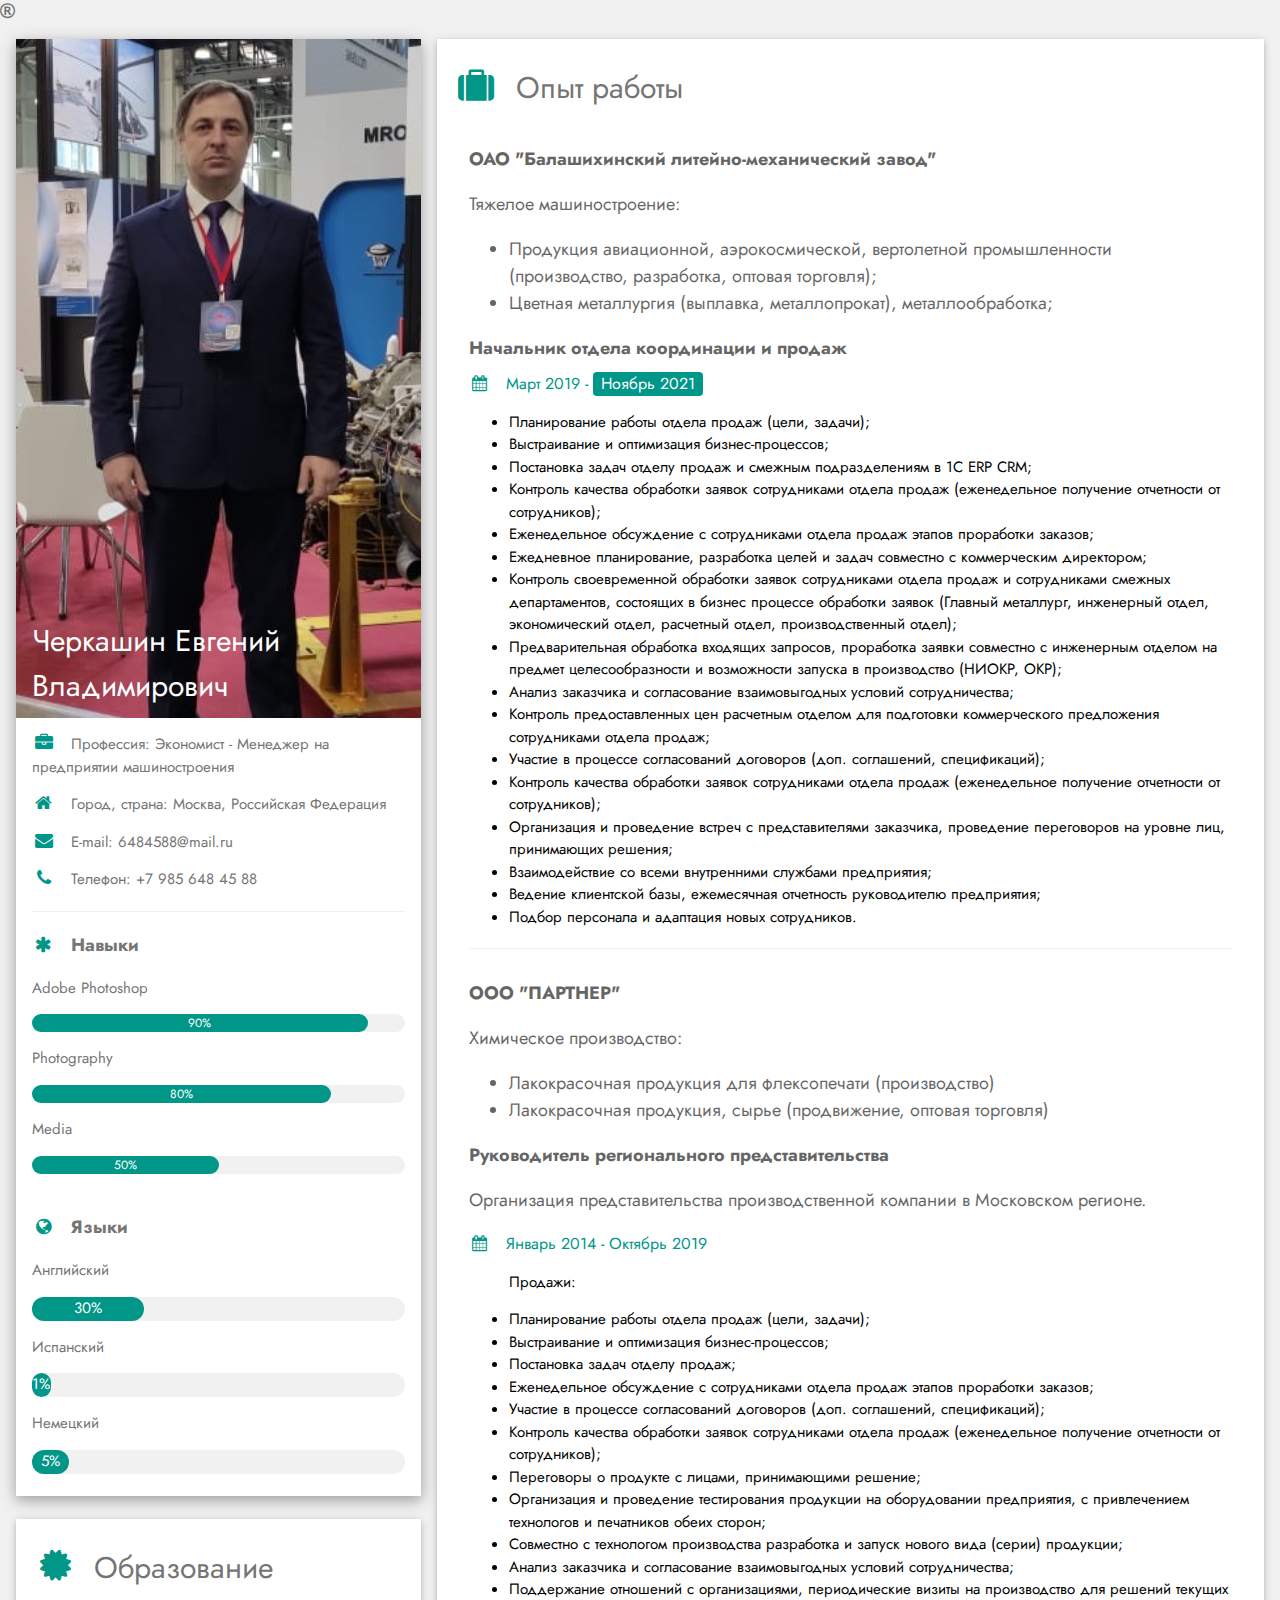
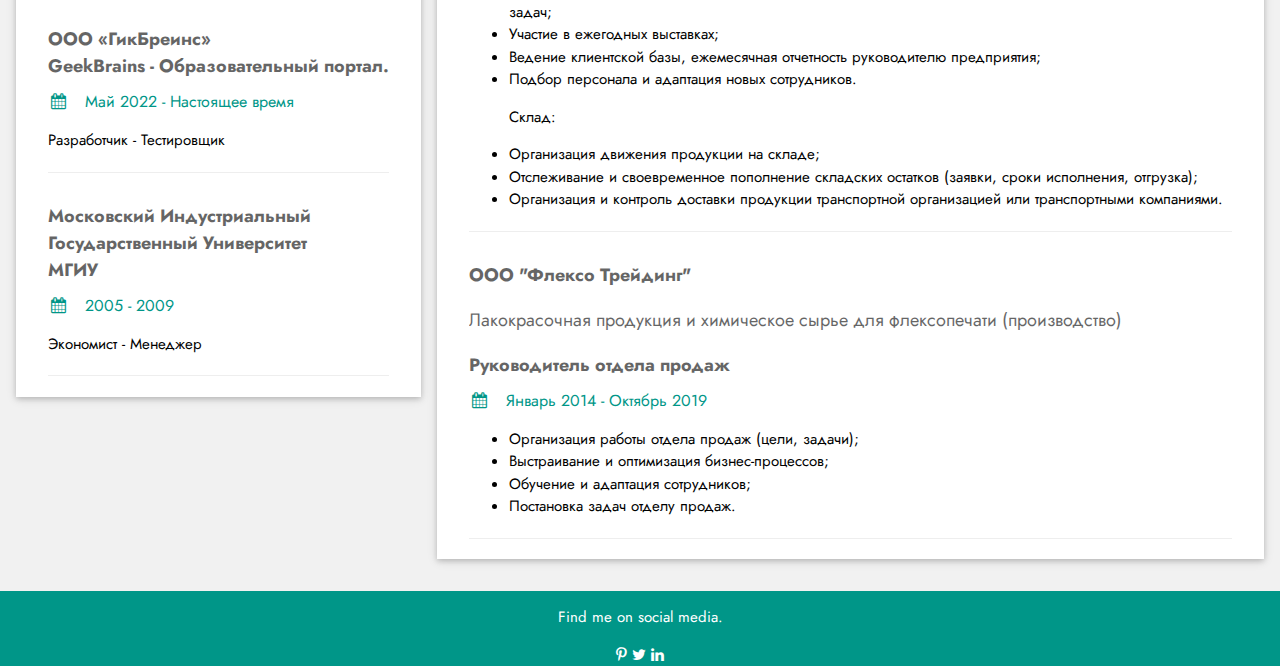
==== HW_web_less4/resume_Ch.html @ 98045a9a "Web_hw_lesson4_resume" ====
<!DOCTYPE html>
<html>

<head>
  <title>Мое резюме</title>
  <meta charset="UTF-8">
  <meta name="viewport" content="width=device-width, initial-scale=1">
  <link rel="stylesheet" href="https://www.w3schools.com/w3css/4/w3.css">
  <link rel="preconnect" href="https://fonts.googleapis.com">
  <link rel="preconnect" href="https://fonts.gstatic.com" crossorigin>
  <link href="https://fonts.googleapis.com/css2?family=Jost:wght@300&display=swap" rel="stylesheet">
  <link rel="stylesheet" href="https://cdnjs.cloudflare.com/ajax/libs/font-awesome/4.7.0/css/font-awesome.min.css">
  <style>
    html, body, h1, h2, h3, h4, h5, h6 {
      font-family: 'Jost', sans-serif;
    }
  </style>
</head>

<body class="w3-light-grey">
  <i class="fa fa-registered w3-text-grey" aria-hidden="true"></i>
  <!-- Page Container -->
  <div class="w3-content w3-margin-top" style="max-width:1400px;">

    <!-- The Grid -->
    <div class="w3-row-padding">

      <!-- Left Column -->
      <div class="w3-third">

        <div class="w3-white w3-text-grey w3-card-4">
          <div class="w3-display-container">
            <img src="My_photo/Ph1_2021.webp"
              style="width:100%" alt="Avatar">
          
            <div class="w3-display-bottomleft w3-container w3-text-white">
              <h2>Черкашин Евгений Владимирович</h2>
            </div>
          </div>
          <div class="w3-container">
            <p><i class="fa fa-briefcase fa-fw w3-margin-right w3-large w3-text-teal"></i>Профессия: Экономист - Менеджер на предприятии машиностроения</p>
            <p><i class="fa fa-home fa-fw w3-margin-right w3-large w3-text-teal"></i>Город, страна: Москва, Российская Федерация</p>
            <p><i class="fa fa-envelope fa-fw w3-margin-right w3-large w3-text-teal"></i>E-mail: 6484588@mail.ru</p>
            <p><i class="fa fa-phone fa-fw w3-margin-right w3-large w3-text-teal"></i>Телефон: +7 985 648 45 88</p>
            <hr>

            <p class="w3-large"><b><i class="fa fa-asterisk fa-fw w3-margin-right w3-text-teal"></i>Навыки</b></p>
            <p>Adobe Photoshop</p>
            <div class="w3-light-grey w3-round-xlarge w3-small">
              <div class="w3-container w3-center w3-round-xlarge w3-teal" style="width:90%">90%</div>
            </div>
            <p>Photography</p>
            <div class="w3-light-grey w3-round-xlarge w3-small">
              <div class="w3-container w3-center w3-round-xlarge w3-teal" style="width:80%">
                <div class="w3-center w3-text-white">80%</div>
              </div>
            </div>
            <p>Media</p>
            <div class="w3-light-grey w3-round-xlarge w3-small">
              <div class="w3-container w3-center w3-round-xlarge w3-teal" style="width:50%">50%</div>
            </div>
            <br>

            <p class="w3-large w3-text-theme"><b><i class="fa fa-globe fa-fw w3-margin-right w3-text-teal"></i>Языки</b>
            </p>
            <p>Английский</p>
            <div class="w3-light-grey w3-round-xlarge">
              <div class="w3-center w3-round-xlarge w3-teal" style="height:24px;width:30%">30%</div>
            </div>
            <p>Испанский</p>
            <div class="w3-light-grey w3-round-xlarge">
              <div class="w3-center w3-round-xlarge w3-teal" style="height:24px;width:5%">1%</div>
            </div>
            <p>Немецкий</p>
            <div class="w3-light-grey w3-round-xlarge">
              <div class="w3-center w3-round-xlarge w3-teal" style="height:24px;width:10%">5%</div>
            </div>
            <br>
          </div>
        </div><br>
        <div class="w3-container w3-card w3-white">
          <h2 class="w3-text-grey w3-padding-16"><i
              class="fa fa-certificate fa-fw w3-margin-right w3-xxlarge w3-text-teal"></i>Образование</h2>
          <div class="w3-container">
            <h5 class="w3-opacity"><b>ООО «ГикБреинс»</b><br><b>GeekBrains - Образовательный портал.</b></h5>
            <h6 class="w3-text-teal"><i class="fa fa-calendar fa-fw w3-margin-right"></i>Май 2022 - Настоящее время</h6>
            <p>Разработчик - Тестировщик</p>
            <hr>
          </div>
          <div class="w3-container">
            <h5 class="w3-opacity"><b>Московский Индустриальный Государственный Университет</b><br><b>МГИУ</b></h5>
            <h6 class="w3-text-teal"><i class="fa fa-calendar fa-fw w3-margin-right"></i>2005 - 2009</h6>
            <p>Экономист - Менеджер</p>
            <hr>
          </div>
        </div>
        <!-- End Left Column -->
      </div>

      <!-- Right Column -->
      <div class="w3-twothird">

        <div class="w3-container w3-card w3-white w3-margin-bottom">
          <h2 class="w3-text-grey w3-padding-16"><i
              class="fa fa-suitcase fa-fw w3-margin-right w3-xxlarge w3-text-teal"></i>Опыт работы</h2>
          <div class="w3-container">
            <h5 class="w3-opacity"><b>ОАО "Балашихинский литейно-механический завод"</b><br>
              <p>Тяжелое машиностроение:
                <ul class="list1">
                  <li>Продукция авиационной, аэрокосмической, вертолетной промышленности (производство, разработка, оптовая торговля);</li>
                  <li>Цветная металлургия (выплавка, металлопрокат), металлообработка;</li>
                </ul>
              </p>
              <b>Начальник отдела координации и продаж </b>
            </h5>
            <h6 class="w3-text-teal"><i class="fa fa-calendar fa-fw w3-margin-right"></i>Март 2019 - <span
                class="w3-tag w3-teal w3-round">Ноябрь 2021</span></h6>
            <p>
              <ul class="list1">
                <li>Планирование работы отдела продаж (цели, задачи);</li>
                <li>Выстраивание и оптимизация бизнес-процессов;</li>
                <li>Постановка задач отделу продаж и смежным подразделениям в 1C ERP CRM;</li>
                <li>Контроль качества обработки заявок сотрудниками отдела продаж (еженедельное получение отчетности от сотрудников);</li>
                <li>Еженедельное обсуждение с сотрудниками отдела продаж этапов проработки заказов;</li>
                <li>Ежедневное планирование, разработка целей и задач совместно с коммерческим директором;</li>
                <li>Контроль своевременной обработки заявок сотрудниками отдела продаж и сотрудниками смежных департаментов, состоящих в бизнес процессе обработки заявок (Главный металлург, инженерный отдел, экономический отдел, расчетный отдел, производственный отдел);</li>
                <li>Предварительная обработка входящих запросов, проработка заявки совместно с инженерным отделом на предмет целесообразности и возможности запуска в производство (НИОКР, ОКР);</li>
                <li>Анализ заказчика и согласование взаимовыгодных условий сотрудничества;</li>
                <li>Контроль предоставленных цен расчетным отделом для подготовки коммерческого предложения сотрудниками отдела продаж;</li>
                <li>Участие в процессе согласований договоров (доп. соглашений, спецификаций);</li>
                <li>Контроль качества обработки заявок сотрудниками отдела продаж (еженедельное получение отчетности от сотрудников);</li>
                <li>Организация и проведение встреч с представителями заказчика, проведение переговоров на уровне лиц, принимающих решения;</li>
                <li>Взаимодействие со всеми внутренними службами предприятия;</li>
                <li>Ведение клиентской базы, ежемесячная отчетность руководителю предприятия;</li>
                <li>Подбор персонала и адаптация новых сотрудников.</li>
              </ul>
            </p>
            <hr>
          </div>
          <div class="w3-container">
            <h5 class="w3-opacity"><b>ООО "ПАРТНЕР"</b><br>
              <p>Химическое производство:
                <ul class="list1">
                  <li>Лакокрасочная продукция для флексопечати (производство)</li>
                  <li>Лакокрасочная продукция, сырье (продвижение, оптовая торговля)</li>
                </ul>
              </p>              
            <b>Руководитель регионального представительства</b><br>
            <p>Организация представительства производственной компании в Московском регионе. </p>      
          </h5>
            <h6 class="w3-text-teal"><i class="fa fa-calendar fa-fw w3-margin-right"></i>Январь 2014 - Октябрь 2019</h6>
            <p>
                <ul class="list1"><p>Продажи:</p>
                  <li>Планирование работы отдела продаж (цели, задачи);</li>
                  <li>Выстраивание и оптимизация бизнес-процессов;</li>
                  <li>Постановка задач отделу продаж;</li>
                  <li>Еженедельное обсуждение с сотрудниками отдела продаж этапов проработки заказов;</li>
                  <li>Участие в процессе согласований договоров (доп. соглашений, спецификаций);</li>
                  <li>Контроль качества обработки заявок сотрудниками отдела продаж (еженедельное получение отчетности от сотрудников);</li>
                  <li>Переговоры о продукте с лицами, принимающими решение;</li>
                  <li>Организация и проведение тестирования продукции на оборудовании предприятия, с привлечением технологов и печатников обеих сторон;</li>
                  <li>Совместно с технологом производства разработка и запуск нового вида (серии) продукции;</li>
                  <li>Анализ заказчика и согласование взаимовыгодных условий сотрудничества;</li>
                  <li>Поддержание отношений с организациями, периодические визиты на производство для решений текущих задач;</li>
                  <li>Участие в ежегодных выставках;</li>
                  <li>Ведение клиентской базы, ежемесячная отчетность руководителю предприятия;</li>
                  <li>Подбор персонала и адаптация новых сотрудников.</li>
                  <p>Склад:</p>
                  <li>Организация движения продукции на складе;</li>
                  <li>Отслеживание и своевременное пополнение складских остатков (заявки, сроки исполнения, отгрузка);</li>
                  <li>Организация и контроль доставки продукции транспортной организацией или транспортными компаниями.</li>
                </ul>
            </p>
            <hr>
          </div>
          <div class="w3-container">
            <h5 class="w3-opacity"><b>ООО "Флексо Трейдинг"</b><br>
              <p>Лакокрасочная продукция и химическое сырье для флексопечати (производство)</p>            
            <b>Руководитель отдела продаж</b><br>  
          </h5>
            <h6 class="w3-text-teal"><i class="fa fa-calendar fa-fw w3-margin-right"></i>Январь 2014 - Октябрь 2019</h6>
            <p>
                <ul class="list1">
                  <li>Организация работы отдела продаж (цели, задачи);</li>
                  <li>Выстраивание и оптимизация бизнес-процессов;</li>
                  <li>Обучение и адаптация сотрудников;</li>
                  <li>Постановка задач отделу продаж.</li>
                </ul>
            </p>
            <hr>
          </div>
        </div>  

      <!-- End Right Column -->
      </div>

      <!-- End Grid -->
    </div>

    <!-- End Page Container -->
  </div>

  <!-- Footer -->
  <footer class="w3-container w3-teal w3-center w3-margin-top">
    <p>Find me on social media.</p>
    <i class="fa fa-pinterest-p w3-hover-opacity"></i>
    <i class="fa fa-twitter w3-hover-opacity"></i>
    <i class="fa fa-linkedin w3-hover-opacity"></i>
    <!-- End footer -->
  </footer>

</body>

</html>
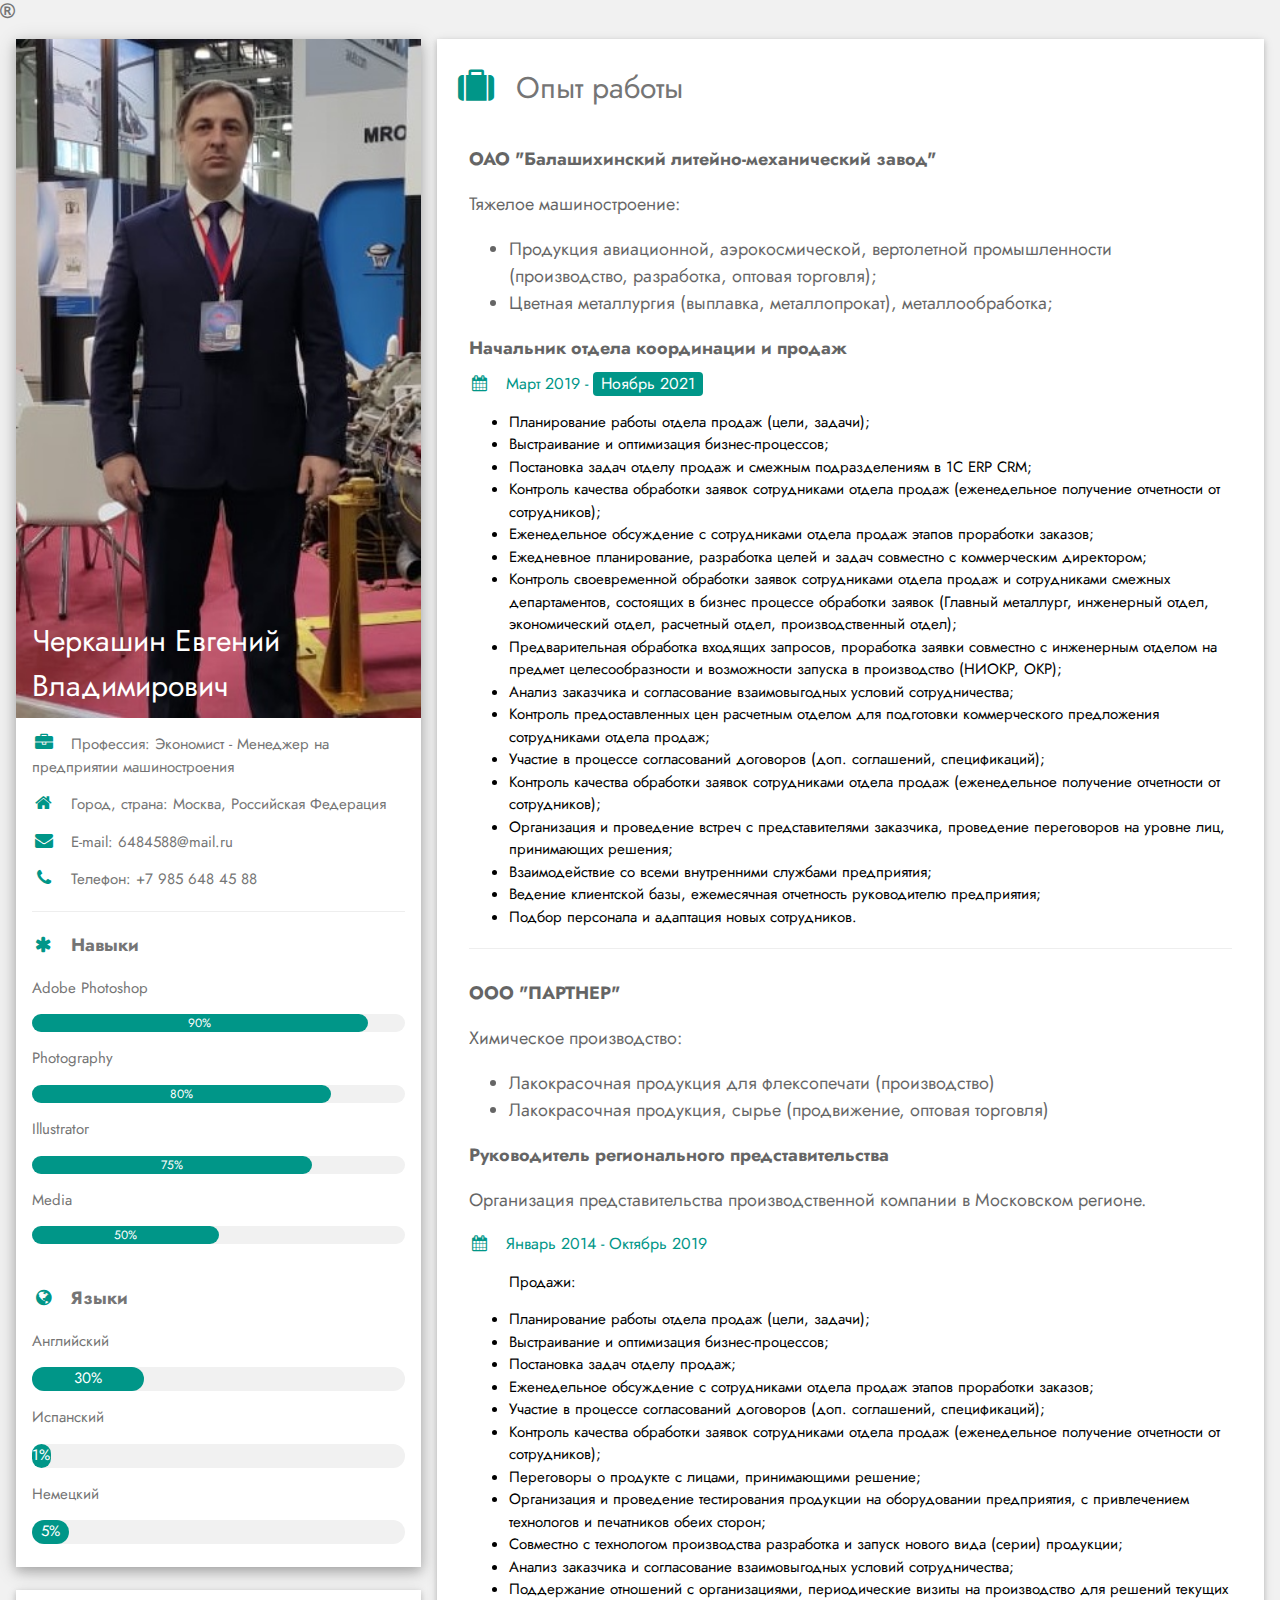
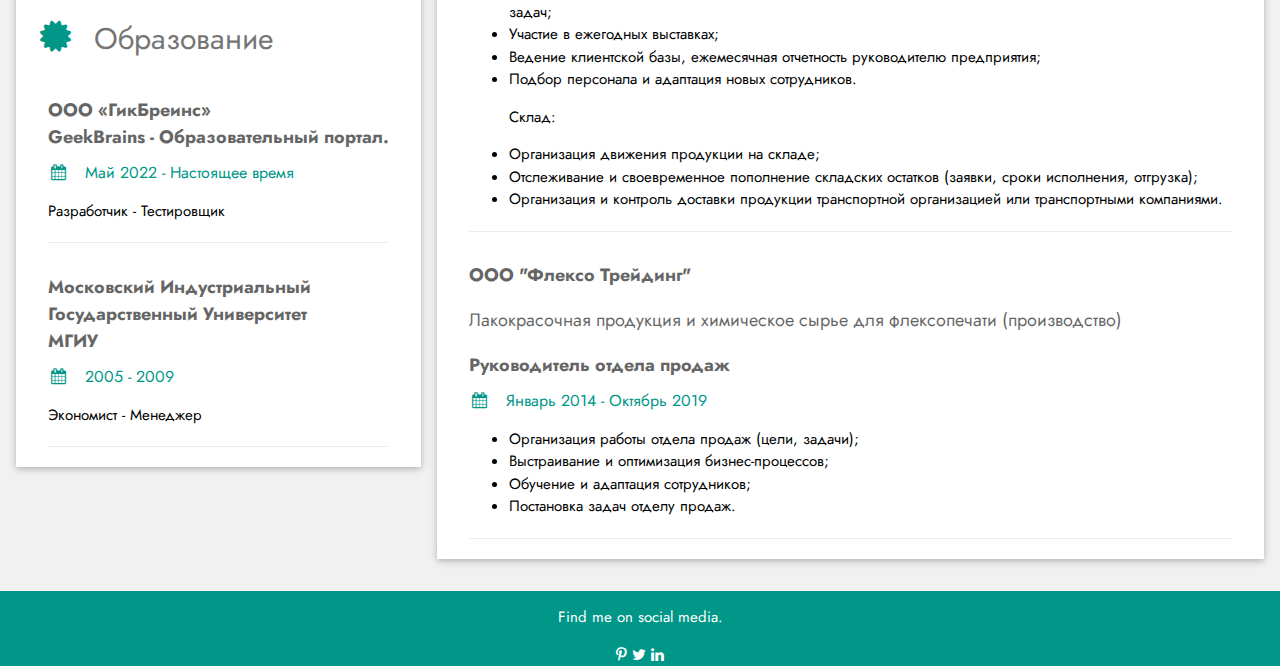
==== commit 3d04f93e: "Web_hw_lesson4_resume_add_Illustrator" ====
--- a/HW_web_less4/resume_Ch.html
+++ b/HW_web_less4/resume_Ch.html
@@ -54,6 +54,10 @@
               <div class="w3-container w3-center w3-round-xlarge w3-teal" style="width:80%">
                 <div class="w3-center w3-text-white">80%</div>
               </div>
+            </div>
+            <p>Illustrator</p>
+            <div class="w3-light-grey w3-round-xlarge w3-small">
+              <div class="w3-container w3-center w3-round-xlarge w3-teal" style="width:75%">75%</div>
             </div>
             <p>Media</p>
             <div class="w3-light-grey w3-round-xlarge w3-small">
